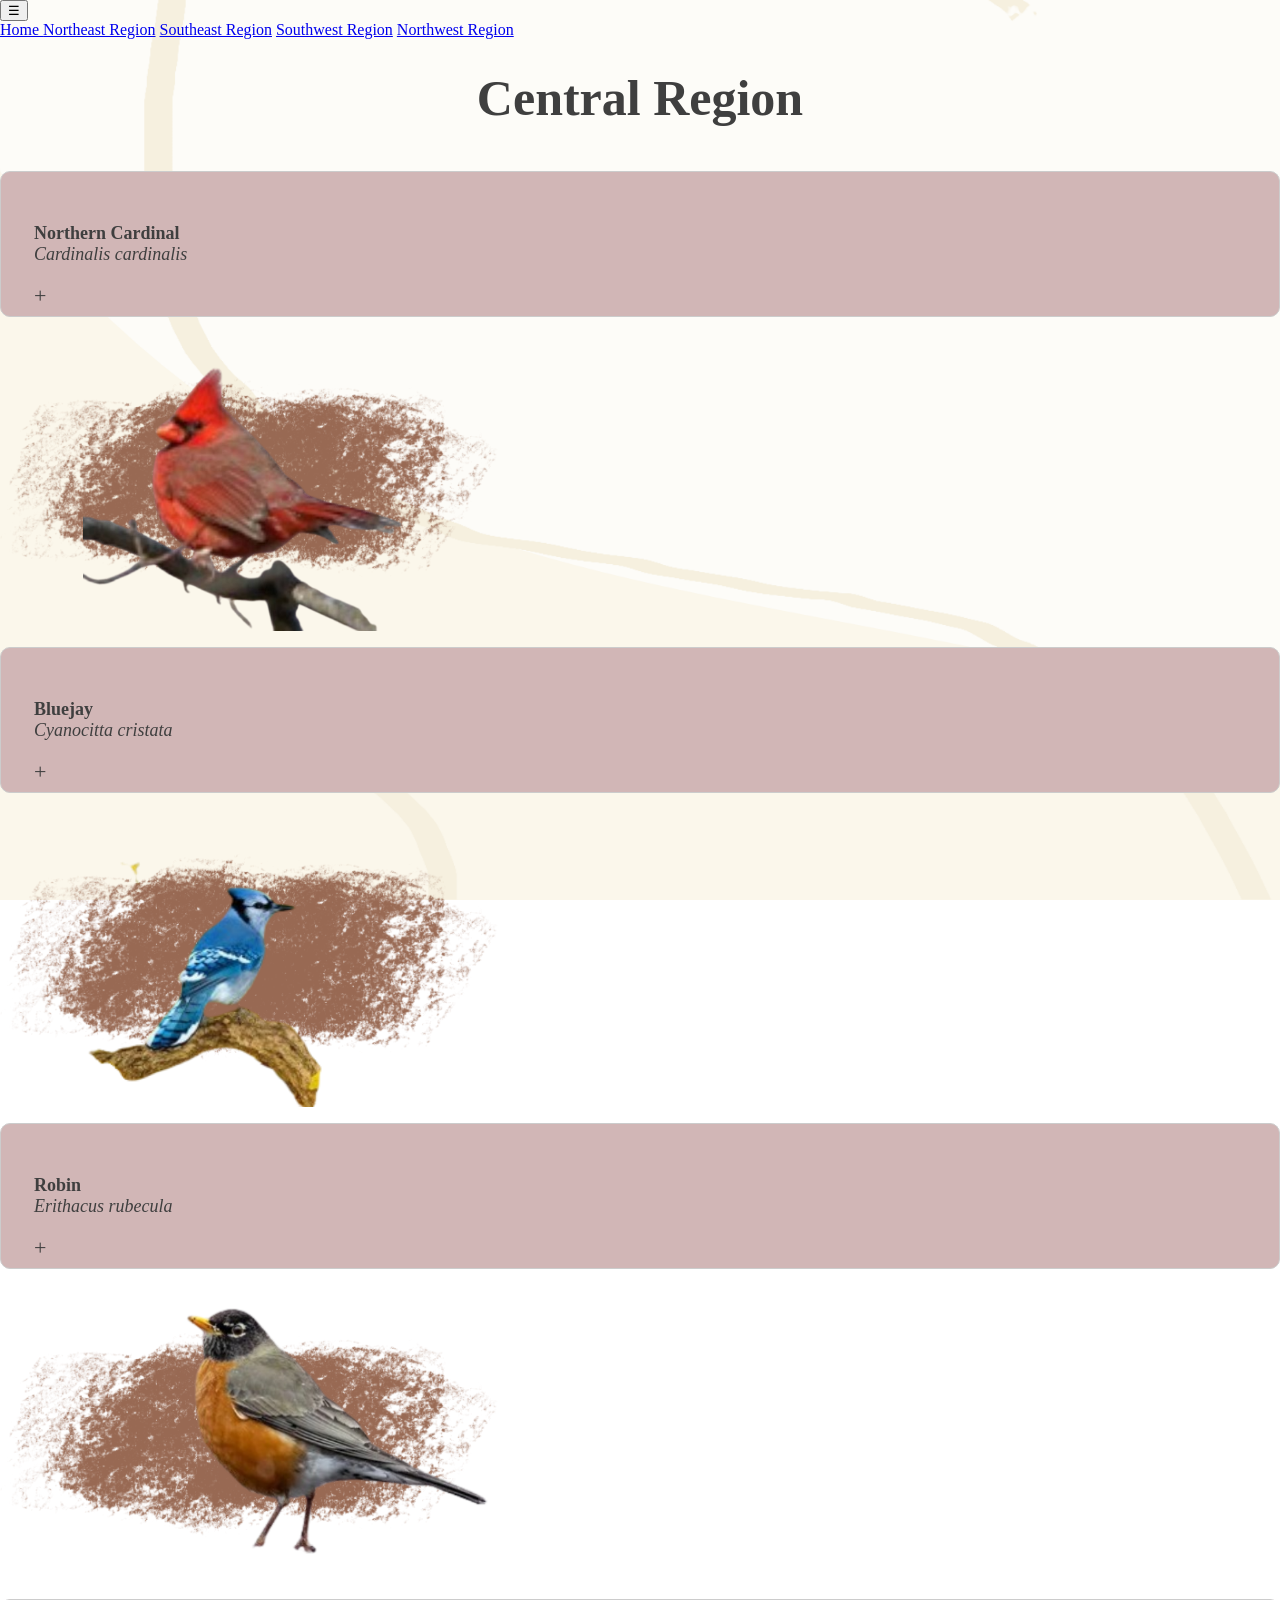
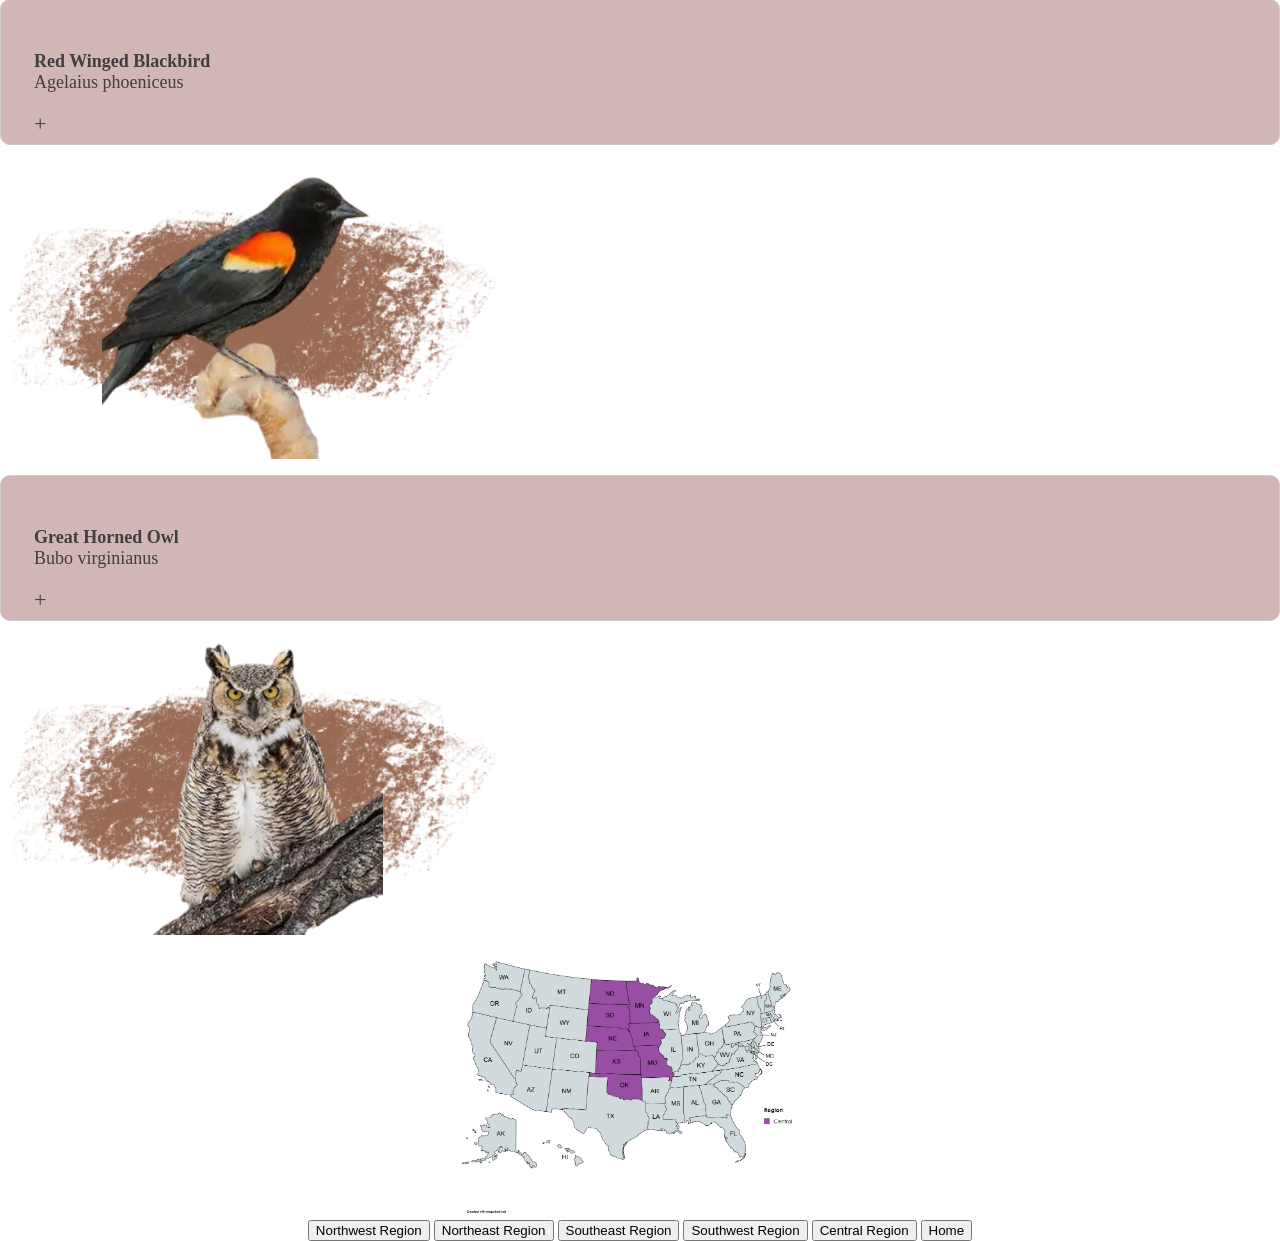
==== CentralRegion.html @ 5f88a69f "Remove inline menu styles from CentralRegion.html Removed inline styles for the menu from CentralReg" ====
<!DOCTYPE html> 

<html lang="en">

<head> 
    <meta charset="UTF-8">
    <title> Central Region </title>
    <link href="style.css" rel="stylesheet">
   <link rel="icon" type="image/png" href="images/birdicon.png">
</head>
<body> 

    <!-- attempting to make a navgation meny dropdown-->
    <button class="hamburger" onclick="toggleMenu()">&#9776;</button>
    <div class="menu" id="ham_menu">
        <a href="index.html"> Home </a>
        <a href="NortheastRegion.html">Northeast Region</a>
        <a href="SoutheastRegion.html">Southeast Region</a>
        <a href="SouthwestRegion.html">Southwest Region</a>
        <a href="NorthwestRegion.html">Northwest Region</a>
        </div>

<script>
    function toggleMenu(){
        const menu = document.getElementById("ham_menu");
        if(menu.style.display === "block") {
            menu.style.display = "none";
        }
        else{    
            menu.style.display = "block";
        }
    }

</script>

<body> 
  
    <h1> Central Region </h1>
    <!-- this is a filler image for the correct map for each region--> 
<!-- <img src="southeast_america_image.png" 
alt="Southeast America" 
class ="regionsmap"> -->


    <!-- bird card area, where each individual bird info section goes --> 
         <!-- Bird 1 --> 
<div class = "bird-card-V2">
    <details>
    <summary class = "bird-name-V2"> 
        <p> <b>Northern Cardinal </b> <br><i>Cardinalis cardinalis</i></p></summary>
        <ul> 
            <li>Located mostly Kansas, Nebraska, Miss  ouri, Minnesota, in Iowa, North Dakota and South Dakota </li>
             <li>Males can be identified by their entirely red body, a crest on the top of their head and long tail feathers.
                 Females can be identified by their warm toned brown feathers with red streaks on their wings and tail
                 feathers  </li>
              <li>Diet: Primarily granivorous, eating seeds, grains, wild fruits, and berries, especially favoring sunflower
                  seeds at backyard feeders. They also eat insects, which are critical for feeding their growing 
                  nestlings. </li>
        </ul>
            <audio controls>
            <source src="soundbites/XC468176 - Northern Cardinal - Cardinalis cardinalis.mp3" type="audio/wav">
        </audio>
        </details>
    </div>
<div class = "paint-splatter">
  <!-- adds bird image--> 
    <img src="images/cardinal.png"
     class ="bird-img"
      alt="cardinal">
</div>  
</div>    

 
         <!-- Bird 2 --> 
<div class = "bird-card-V2">
    <details>
    <summary class = "bird-name-V2"> 
        <p> <b> Bluejay </b> <br> <i>Cyanocitta cristata</i></p></summary>
        <audio controls>
            <source src="soundbites/XC1012557 - Blue Jay - Cyanocitta cristata.wav" type="audio/wav">
        </audio>
        <ul>
            <li>Located in: Blue jays live across eastern and central North America, ranging from southern Canada down to 
                Florida and northeastern Texas, primarily east of the Rocky Mountains </li>
            <li>Bluejays are identifiable by their pointed head crests and striking sky blue colorations. They also have 
                dark stripes on their wings and tail feathers as well as a white face and belly</li>
            <li>Diet: In the warmer months, roughly two-thirds of their diet consists of insects, including caterpillars, 
                beetles, ants, and wasps. In fall and winter, they shift toward seeds, nuts, and acorns, frequently visiting 
                backyard bird feeders for sunflower seeds, peanuts, and suet.</li>
        </ul>
    </details>
    </div>

<div class = "paint-splatter">
  <!-- adds bird image--> 
    <img src="images/bluejay.png"
     class ="bird-img"
      alt="image of blue jay">
</div>  
</div>    


 
         <!-- Bird 3 --> 
<div class = "bird-card-V2">
    <details>
    <summary class = "bird-name-V2"> 
        <p><b>Robin</b> <br><i>Erithacus rubecula</i></p></summary>
<ul>
<li> Located in: Spans across North America, from Alaska and Canada down to Mexico.</li>
<li>American robins have dark gray/black head with a bright yellow bill and white partial eye-rings as well as an
    orange/red belly. The rest of their bodies are grey. Females are typically duller. </li>
<li>Diet: Forages on the ground for earthworms, caterpillars, and grasshoppers, mostly in the morning but can also eat
    seeds and plant matter </li>
</ul>
        <audio controls>
            <source src="soundbites/XC1185928 - American Robin - Turdus migratorius propinquus.mp3" type="audio/wav">
        </audio>
    </details>
    </div>

<div class = "paint-splatter">
  <!-- adds bird image--> 
    <img src="images/robin.png"
     class ="bird-img"
      alt="image of robin">
</div>  
</div>   


         <!-- Bird 4--> 
<div class = "bird-card-V2">
    <details>
    <summary class = "bird-name-V2"> 
        <p> <b> Red Winged Blackbird </b> <br> Agelaius phoeniceus </p></summary>
<ul> 
    <li>Located in: Found across most of North America, stretching from Alaska and Canada down to Costa Rica </li>
    <li>Male red winged blackbirds have glossy jet-black feathers with striking red-and-yellow shoulder patches called 
        epaulets that they flash during territorial displays. While females are dull, streaky brown and buff plumage with
        a pale eyebrow, making them look somewhat like large sparrows so they stay hidden while nesting. </li>
    <li> Diet: About three-fourths of their annual diet consists of seeds and waste grain such as weed seeds, corn,
        wheat, while the rest includes insects like beetles, caterpillars, grasshoppers, and snails, especially during
        the summer</li>
</ul>
         <audio controls>
            <source src="soundbites/XC1148215 - Red-winged Blackbird - Agelaius phoeniceus.mp3" type="audio/wav">
        </audio>
        </details>
    </div>
<div class = "paint-splatter">
  <!-- adds bird image--> 
    <img src="images/red winged blackbird.png"
     class ="bird-img"
      alt=" image of red-winged blackbird">
</div>  
</div>  



         <!-- Bird 5--> 
<div class = "bird-card-V2">
    <details>
    <summary class = "bird-name-V2"> 
        <p> <b> Great Horned Owl </b> <br> Bubo virginianus </p></summary>
<ul> 
 <li> Located in: Found across North America, Central America, and South America, stretching from the Arctic down to Tierra 
     del Fuego. </li>
 <li> Features prominent feather tufts on its head resembling horns or ears, large yellow eyes, a white throat patch, 
     and mottled grayish-brown or reddish-brown barred plumage</li>
  <li> Diet: A generalist predator, feeding primarily on mammals and birds such as rabbits, hares, mice, and voles, 
      but they are also one of the few regular predators of skunks. They consume smaller prey whole and regurgitate 
      indigestible bone and fur pellets. </li>
</ul>
        <audio controls>
            <source src="soundbites/XC1048828 - Great Horned Owl - Bubo virginianus.mp3" type="audio/wav">
        </audio>
        </details>
    </div>
<div class = "paint-splatter">
  <!-- adds bird image--> 
    <img src="images/great horned owl.png"
     class ="bird-img"
      alt="image of great horned owl">

    </div>
</div>
  
<div style = "text-align: center;">
        <img src="images/MAP-CENTRAL_Region.png" alt="Central America" width="400" >
    </div>

<div align="center">
  <a href="NorthwestRegion.html"><button>Northwest Region</button></a>
  <a href="NortheastRegion.html"><button>Northeast Region</button></a>
  <a href="SoutheastRegion.html"><button>Southeast Region</button></a>
  <a href="SouthwestRegion.html"><button>Southwest Region</button></a>
  <a href="CentralRegion.html"><button>Central Region</button></a>
  <a href="index.html"><button>Home</button></a>
</div>   




</body> 
    
</html>
---- style.css ----
body {

        /* Hamburger navigation */
.hamburger-menu {
    position: relative;
    display: inline-block;
    margin: 15px;
    z-index: 1000;
}

.menu-toggle {
    width: 50px;
    height: 45px;
    padding: 9px;
    display: flex;
    flex-direction: column;
    justify-content: space-around;
    cursor: pointer;
    background-color: #333;
    border: none;
    border-radius: 5px;
}

.menu-toggle span {
    display: block;
    width: 100%;
    height: 4px;
    background-color: white;
    border-radius: 2px;
}

.menu-dropdown {
    position: absolute;
    top: 50px;
    left: 0;
    min-width: 190px;
    background-color: #333;
    border-radius: 5px;
    box-shadow: 0 4px 8px rgba(0, 0, 0, 0.3);
    overflow: hidden;
}

.menu-dropdown[hidden] {
    display: none;
}

.menu-dropdown a {
    display: block;
    padding: 12px 16px;
    color: white;
    text-decoration: none;
    font-family: Arial, sans-serif;
    font-size: 16px;
}

.menu-dropdown a:hover,
.menu-dropdown a:focus {
    background-color: #555;
}

/* overall style and background img */
margin: 0; 
min-height: 100vh; 
background-image: url("backgroundregions.png");
background-repeat: no-repeat; 
background-size: cover; 
background-position: center; 
background-attachment: fixed; 

font-family: "Bauhaus 93"; 
color:  #3f3f3f;

}

/* header styles */
h1 {

        padding: 10px; 
        text-align: center;
        font-size: 50px;
        margin-top: 20px;

}

.regionsmap {

position: absolute; 
top: 200px; 
left: 20px; 
width: 400px; 
height: auto; 

}
  
  /* bird pic and info grouped */
.bird-card { 

        display: flex; 
        justify-content: flex-end;
        align-items: center; 
        gap: 25px; 
        margin: 70px 60px 220px;
        margin-bottom: 150px;

}

/* bird name */
.bird-name {

        text-align: right; 
        font-size: 22px; 
        line-height: 1.5; 

}

.bird-img {

width: auto; 
height: 300px; 
object-fit: contain; 


}


.paint-splatter {
background-image: url("images/paintsplatter.png");
background-size: contain;
background-position: center;
background-repeat: no-repeat;
width: 500px;
display: flex;
justify-content: center;
align-items: center;
}

.bird-card-V2 {
    background-color: rgb(209, 182, 182);
    border : 1px solid #ccc;
    border-radius: 10px;
    padding: 15px;
    margin: 15px 0;

}

.bird-name-V2 {
    cursor: pointer;
    font-size: 18px;
    padding: 18px;
    list-style: none;
}

.bird-name-V2::-webkit-details-marker{
    display: none;
}

.bird-name-V2::after {
    content: "+";
    float: left;
    font-size: 22px;
}

details[open] .bird-name-V2::after {
    content: "-";
}

.bird-card-V2 ul {
    line-height: 1.6;
}
.bird-card-V2 audio {
    width: 100%;
    margin-top: 10px;
}

.interactivemap {

display: flex; 
justify-content: center;
margin: 15px auto 40px; 


}
.interactivemap img {
  display: block;
}
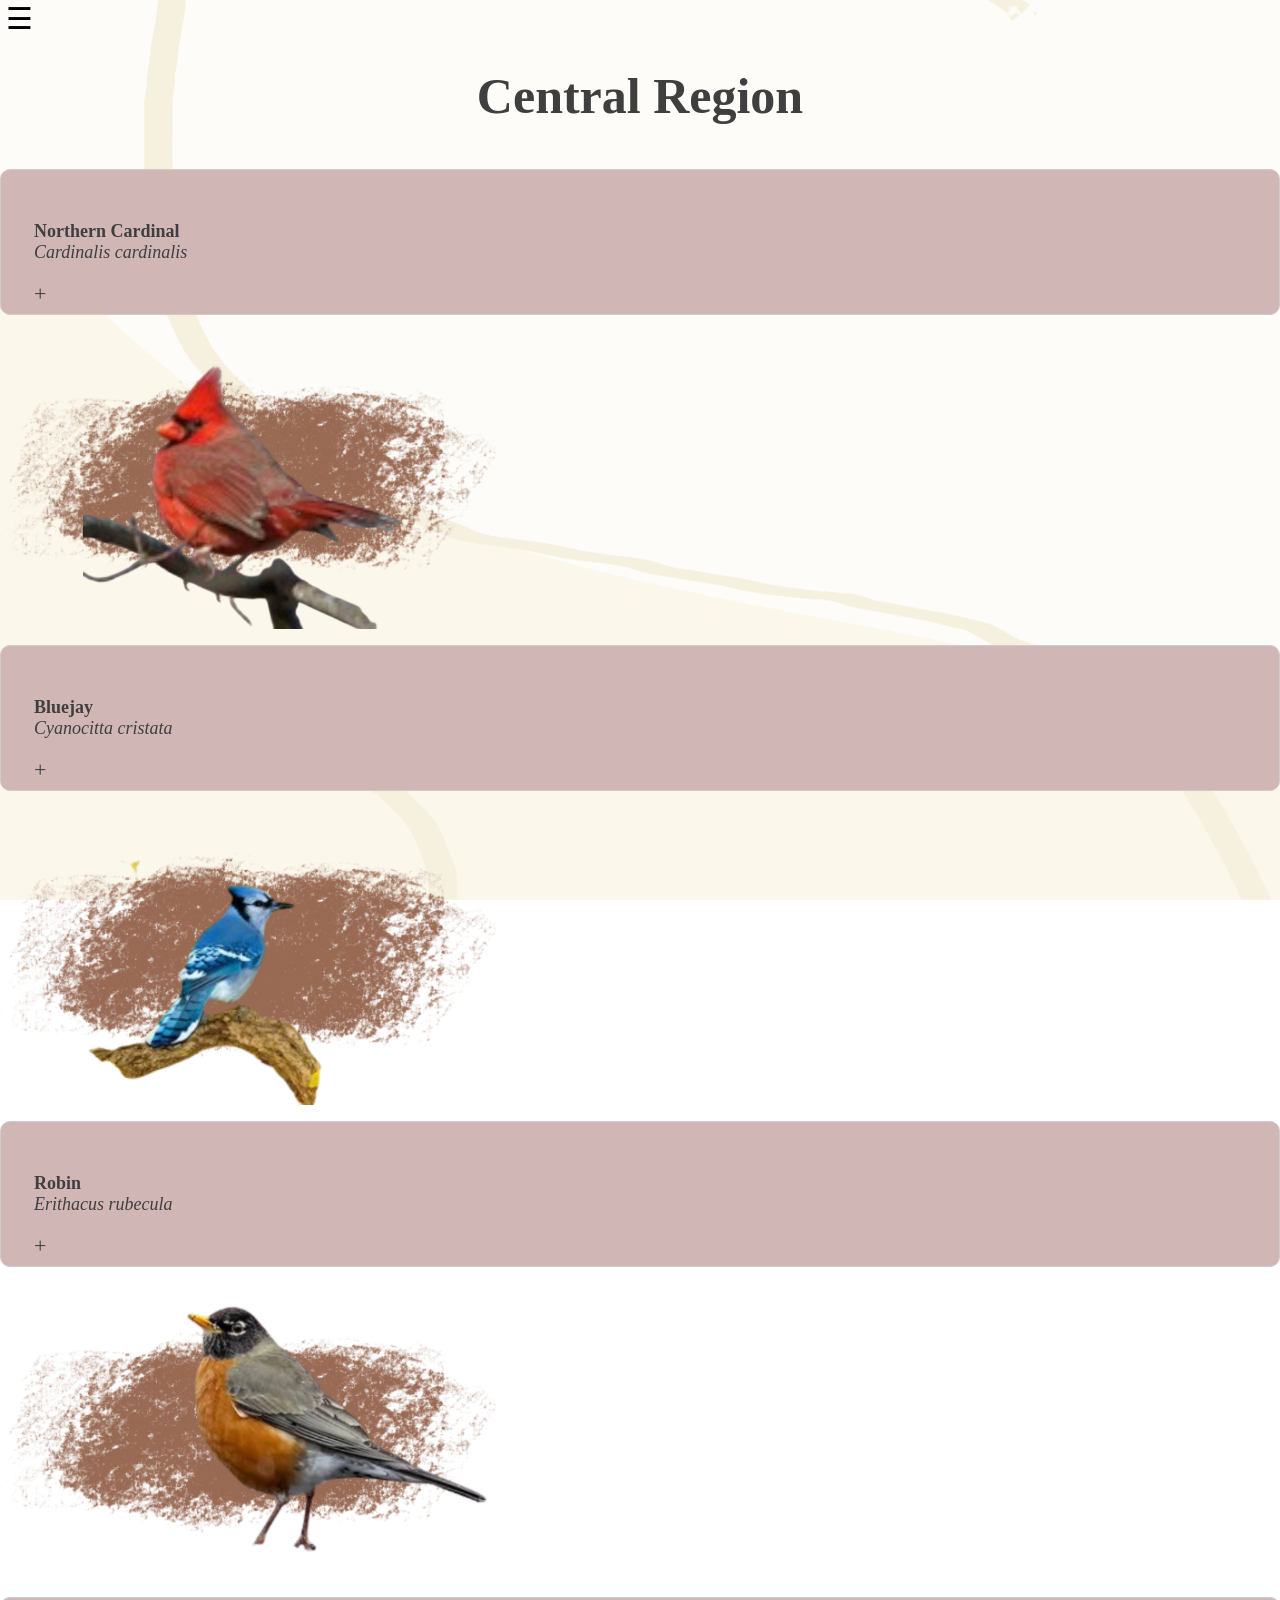
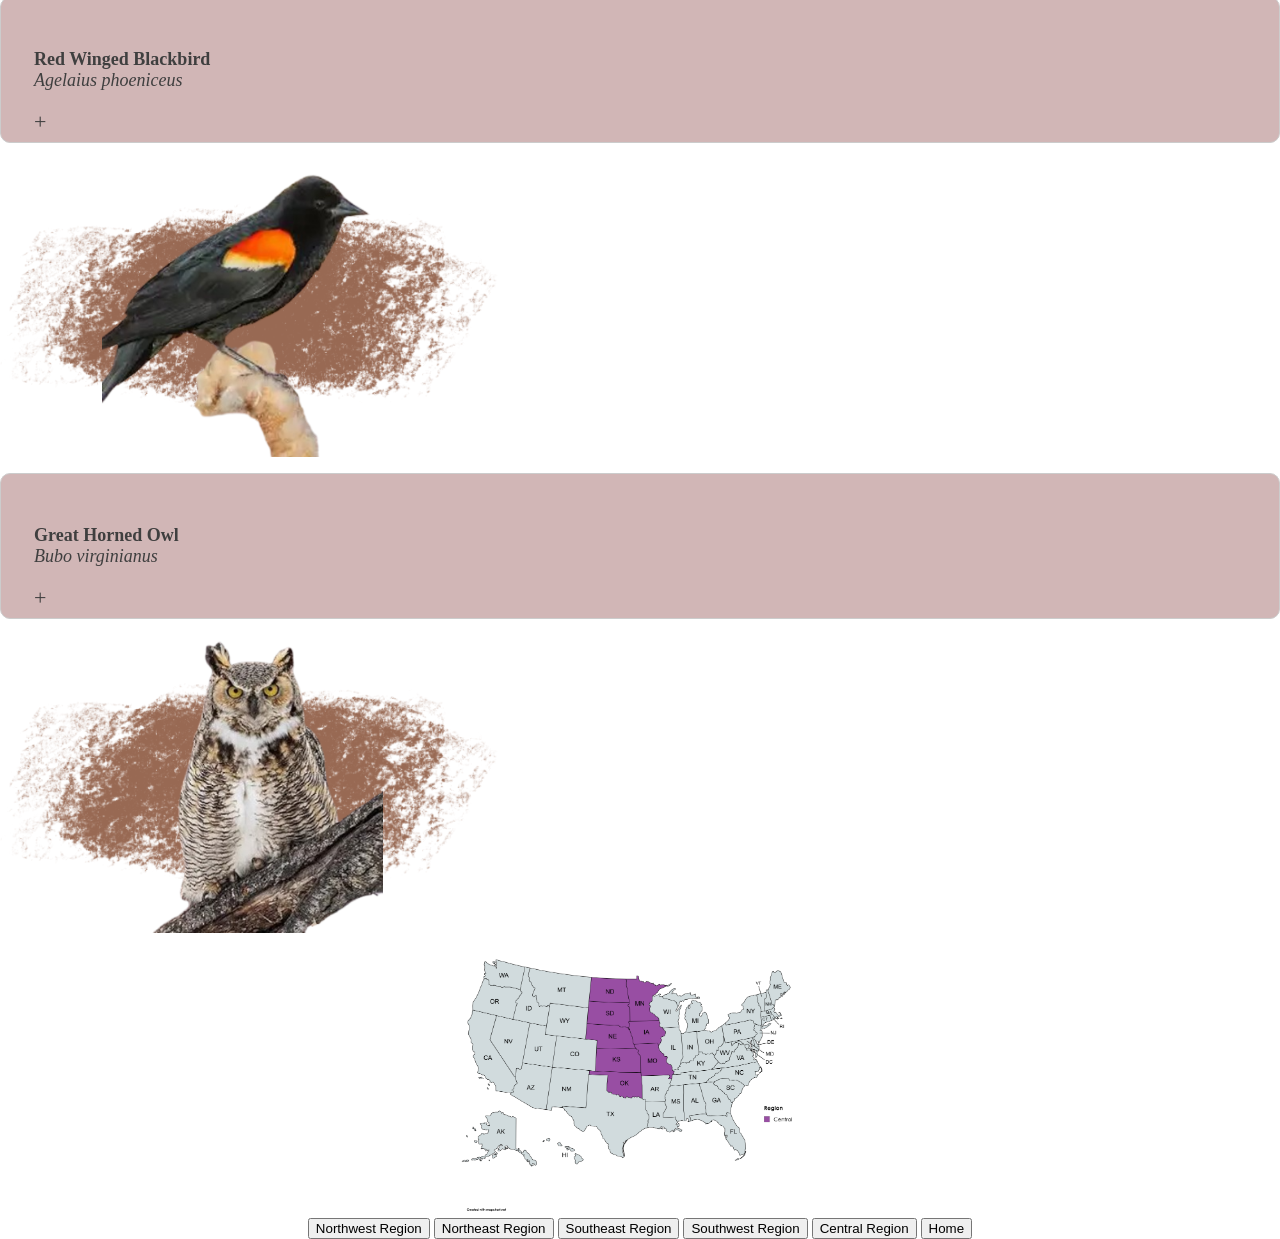
==== commit 9b13219d: "make names italic" ====
--- a/CentralRegion.html
+++ b/CentralRegion.html
@@ -132,7 +132,7 @@
 <div class = "bird-card-V2">
     <details>
     <summary class = "bird-name-V2"> 
-        <p> <b> Red Winged Blackbird </b> <br> Agelaius phoeniceus </p></summary>
+        <p> <b> Red Winged Blackbird </b> <br> <i>Agelaius phoeniceus</i> </p></summary>
 <ul> 
     <li>Located in: Found across most of North America, stretching from Alaska and Canada down to Costa Rica </li>
     <li>Male red winged blackbirds have glossy jet-black feathers with striking red-and-yellow shoulder patches called 
@@ -161,7 +161,7 @@
 <div class = "bird-card-V2">
     <details>
     <summary class = "bird-name-V2"> 
-        <p> <b> Great Horned Owl </b> <br> Bubo virginianus </p></summary>
+        <p> <b> Great Horned Owl </b> <br> <i>Bubo virginianus</i> </p></summary>
 <ul> 
  <li> Located in: Found across North America, Central America, and South America, stretching from the Arctic down to Tierra 
      del Fuego. </li>
--- a/style.css
+++ b/style.css
@@ -6,6 +6,28 @@
     display: inline-block;
     margin: 15px;
     z-index: 1000;
+}
+.menu {
+    display: none;
+    background: #555454;
+    padding: 10px;
+}
+.menu a {
+    display: block;
+    color: white;
+    padding: 12px;
+    text-decoration: none;
+}
+
+.menu a:hover {
+    background: #DE91ED;
+}
+
+.hamburger {
+    font-size: 30px;
+    cursor: pointer;
+    border: none;
+    background: none;
 }
 
 .menu-toggle {
@@ -67,6 +89,7 @@
 background-position: center; 
 background-attachment: fixed; 
 
+        <!---Anton-->
 font-family: "Bauhaus 93"; 
 color:  #3f3f3f;
 
@@ -182,4 +205,4 @@
 }
 .interactivemap img {
   display: block;
-}+}
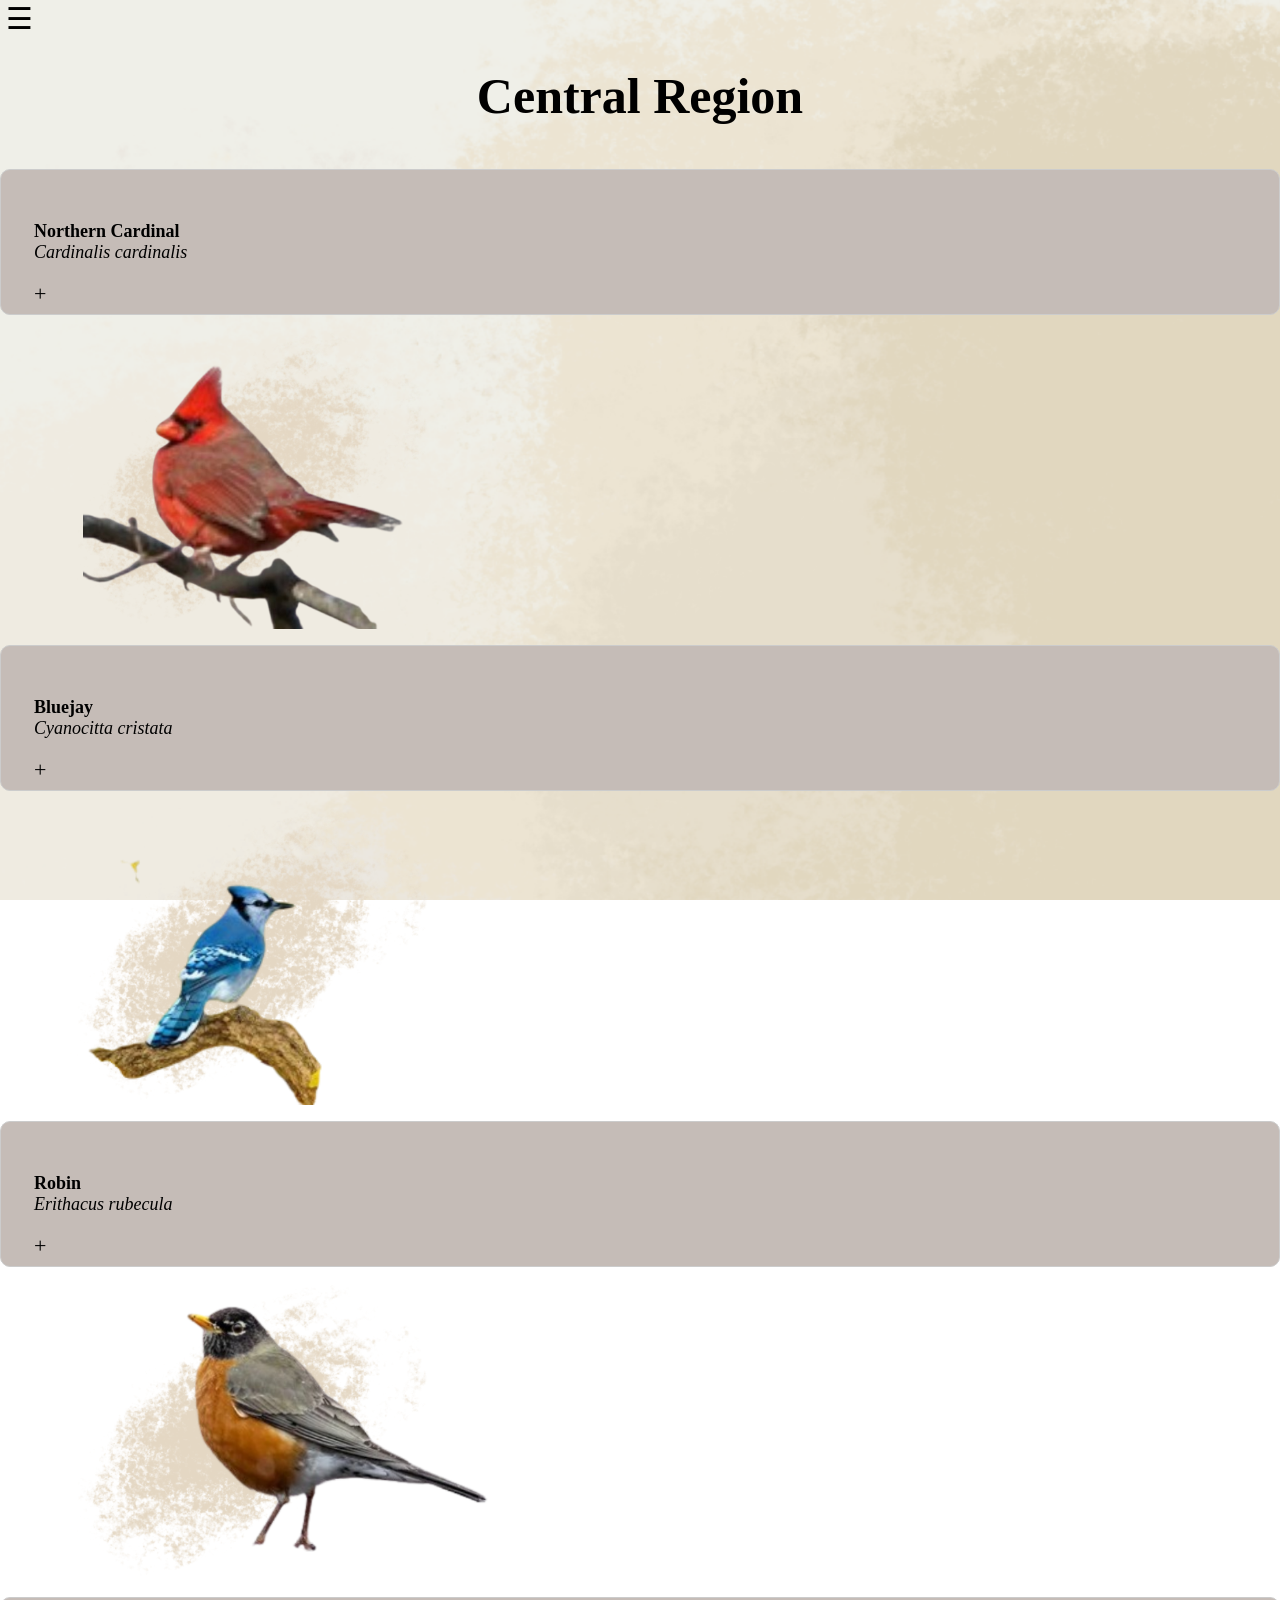
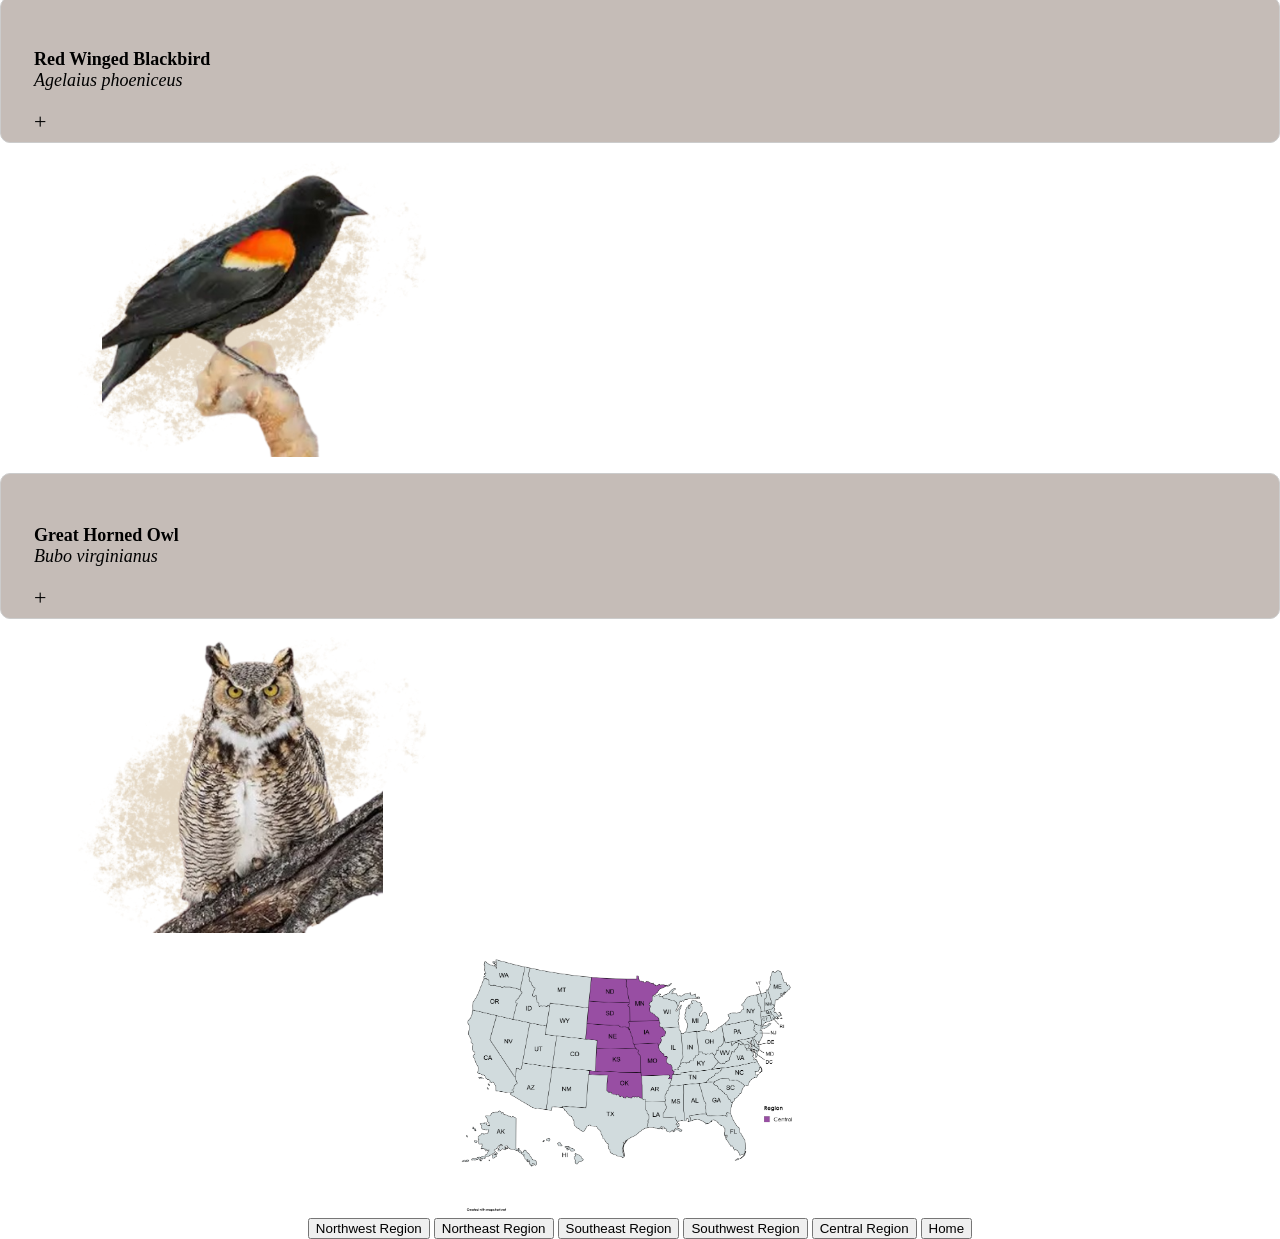
==== commit 3f1c8535: "made headers bold" ====
--- a/CentralRegion.html
+++ b/CentralRegion.html
@@ -4,7 +4,7 @@
 
 <head> 
     <meta charset="UTF-8">
-    <title> Central Region </title>
+    <title> <b> Central Region </b> </title>
     <link href="style.css" rel="stylesheet">
    <link rel="icon" type="image/png" href="images/birdicon.png">
 </head>
@@ -49,16 +49,16 @@
     <summary class = "bird-name-V2"> 
         <p> <b>Northern Cardinal </b> <br><i>Cardinalis cardinalis</i></p></summary>
         <ul> 
-            <li>Located mostly Kansas, Nebraska, Miss  ouri, Minnesota, in Iowa, North Dakota and South Dakota </li>
+            <li>Located mostly Kansas, Nebraska, Missouri, Minnesota, in Iowa, North Dakota and South Dakota </li>
              <li>Males can be identified by their entirely red body, a crest on the top of their head and long tail feathers.
                  Females can be identified by their warm toned brown feathers with red streaks on their wings and tail
-                 feathers  </li>
+                 feathers.  </li>
               <li>Diet: Primarily granivorous, eating seeds, grains, wild fruits, and berries, especially favoring sunflower
                   seeds at backyard feeders. They also eat insects, which are critical for feeding their growing 
                   nestlings. </li>
         </ul>
             <audio controls>
-            <source src="soundbites/XC468176 - Northern Cardinal - Cardinalis cardinalis.mp3" type="audio/wav">
+            <source src="soundbites/XC468176 - Northern Cardinal - Cardinalis cardinalis.mp3" type="audio/mpeg">
         </audio>
         </details>
     </div>
@@ -114,7 +114,7 @@
     seeds and plant matter </li>
 </ul>
         <audio controls>
-            <source src="soundbites/XC1185928 - American Robin - Turdus migratorius propinquus.mp3" type="audio/wav">
+            <source src="soundbites/XC1185928 - American Robin - Turdus migratorius propinquus.mp3" type="audio/mpeg">
         </audio>
     </details>
     </div>
@@ -143,7 +143,7 @@
         the summer</li>
 </ul>
          <audio controls>
-            <source src="soundbites/XC1148215 - Red-winged Blackbird - Agelaius phoeniceus.mp3" type="audio/wav">
+            <source src="soundbites/XC1148215 - Red-winged Blackbird - Agelaius phoeniceus.mp3" type="audio/mpeg">
         </audio>
         </details>
     </div>
@@ -172,7 +172,7 @@
       indigestible bone and fur pellets. </li>
 </ul>
         <audio controls>
-            <source src="soundbites/XC1048828 - Great Horned Owl - Bubo virginianus.mp3" type="audio/wav">
+            <source src="soundbites/XC1048828 - Great Horned Owl - Bubo virginianus.mp3" type="audio/mpeg">
         </audio>
         </details>
     </div>
--- a/style.css
+++ b/style.css
@@ -83,17 +83,14 @@
 /* overall style and background img */
 margin: 0; 
 min-height: 100vh; 
-background-image: url("backgroundregions.png");
+background-image: url("images/backgroundd.png");
 background-repeat: no-repeat; 
 background-size: cover; 
 background-position: center; 
 background-attachment: fixed; 
 
-        <!---Anton-->
-font-family: "Bauhaus 93"; 
-color:  #3f3f3f;
-
-}
+}
+
 
 /* header styles */
 h1 {
@@ -158,7 +155,7 @@
 }
 
 .bird-card-V2 {
-    background-color: rgb(209, 182, 182);
+    background-color: rgb(197, 188, 183);
     border : 1px solid #ccc;
     border-radius: 10px;
     padding: 15px;
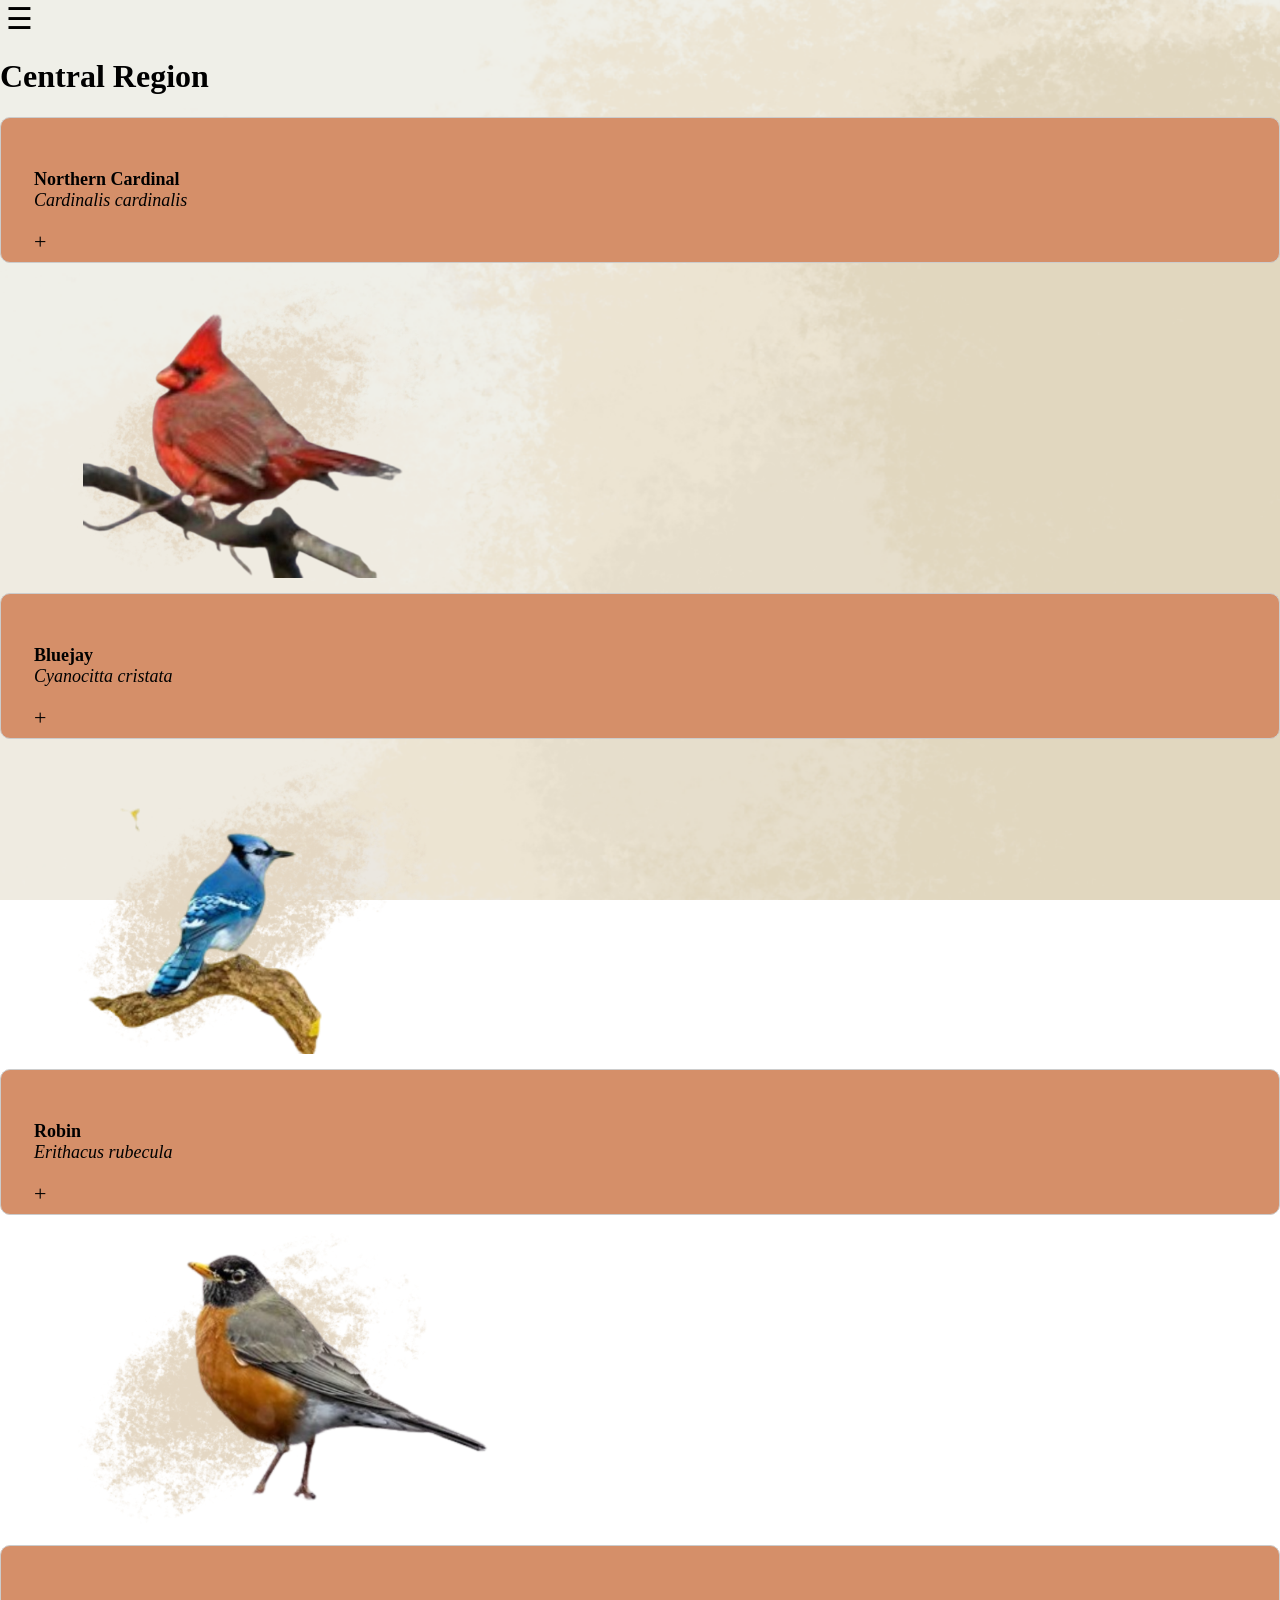
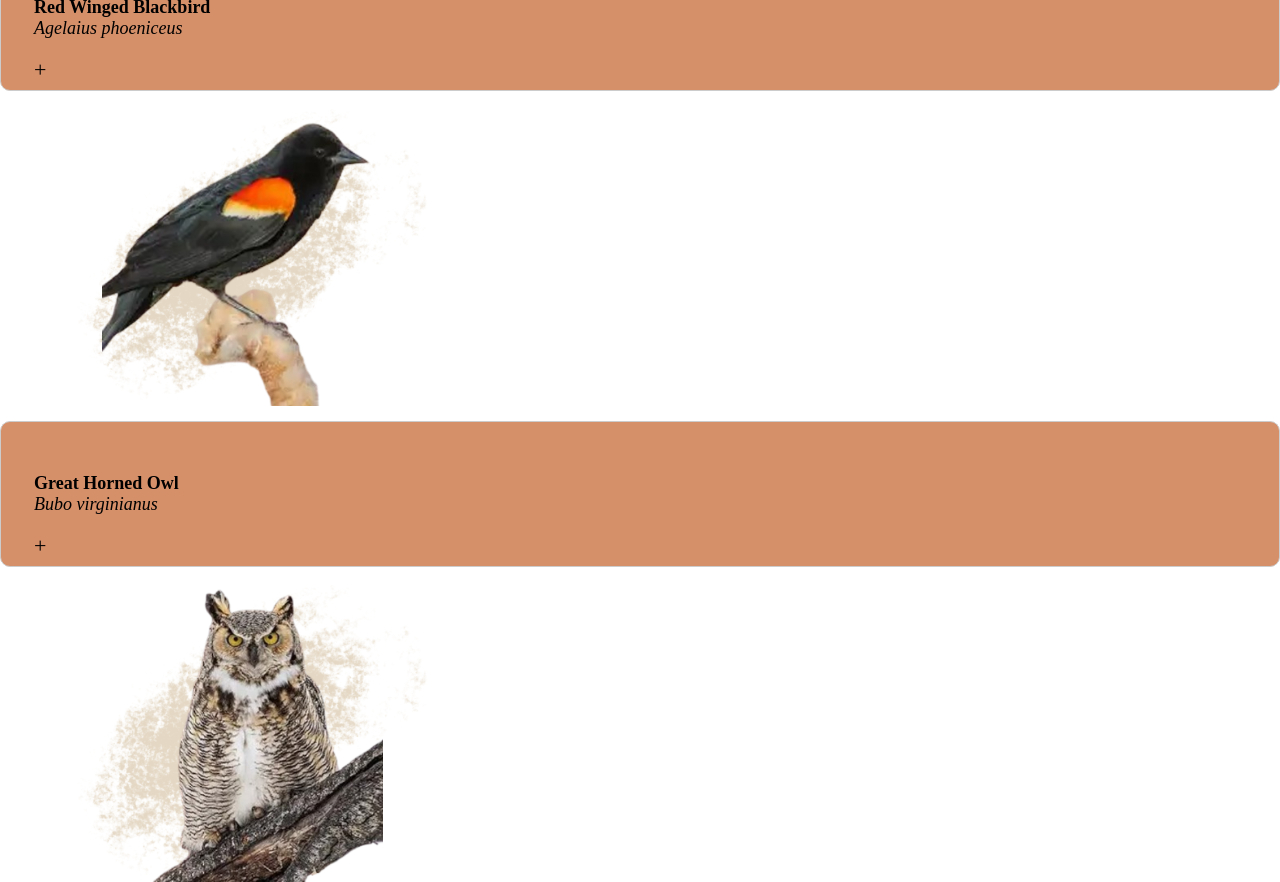
==== commit aa0bb964: "commit" ====
--- a/CentralRegion.html
+++ b/CentralRegion.html
@@ -185,21 +185,6 @@
     </div>
 </div>
   
-<div style = "text-align: center;">
-        <img src="images/MAP-CENTRAL_Region.png" alt="Central America" width="400" >
-    </div>
-
-<div align="center">
-  <a href="NorthwestRegion.html"><button>Northwest Region</button></a>
-  <a href="NortheastRegion.html"><button>Northeast Region</button></a>
-  <a href="SoutheastRegion.html"><button>Southeast Region</button></a>
-  <a href="SouthwestRegion.html"><button>Southwest Region</button></a>
-  <a href="CentralRegion.html"><button>Central Region</button></a>
-  <a href="index.html"><button>Home</button></a>
-</div>   
-
-
-
 
 </body> 
     
--- a/style.css
+++ b/style.css
@@ -90,7 +90,7 @@
 background-attachment: fixed; 
 
 }
-
+}
 
 /* header styles */
 h1 {
@@ -155,7 +155,7 @@
 }
 
 .bird-card-V2 {
-    background-color: rgb(197, 188, 183);
+    background-color: rgb(213, 143, 105);
     border : 1px solid #ccc;
     border-radius: 10px;
     padding: 15px;
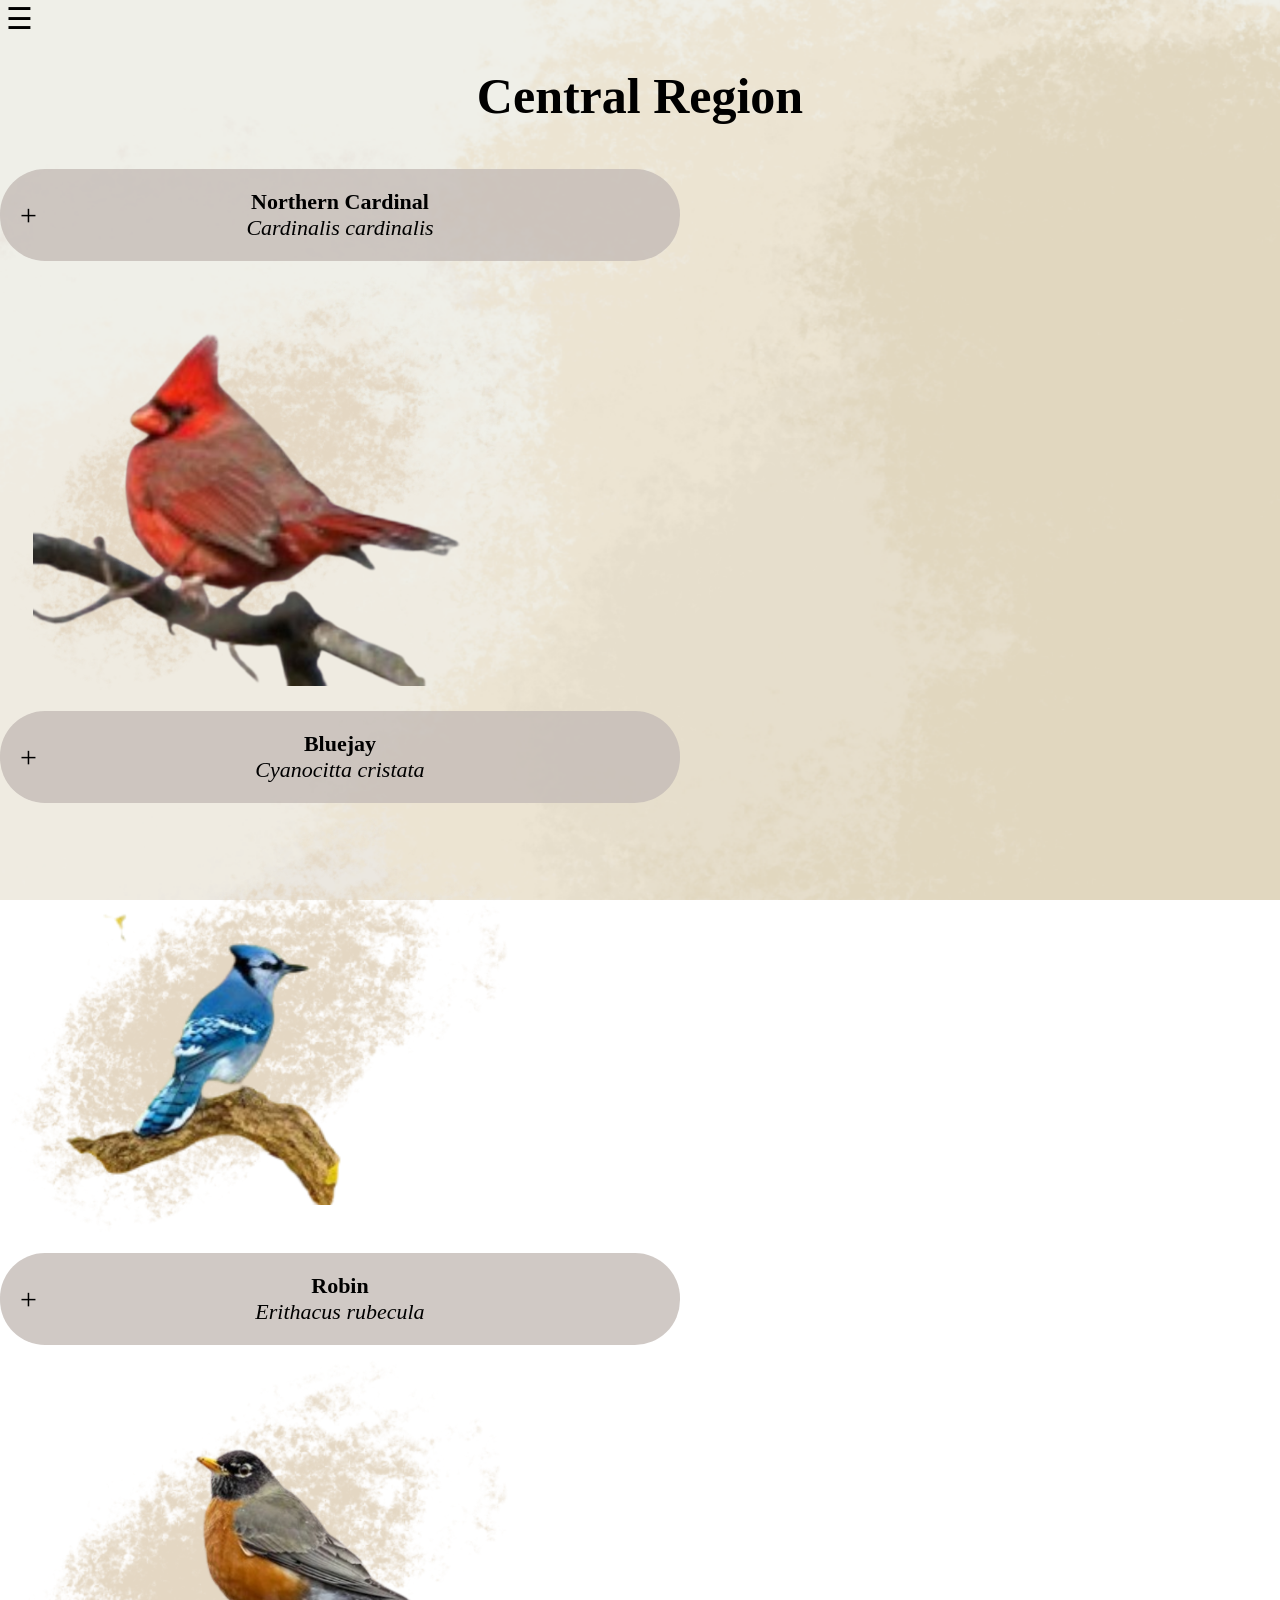
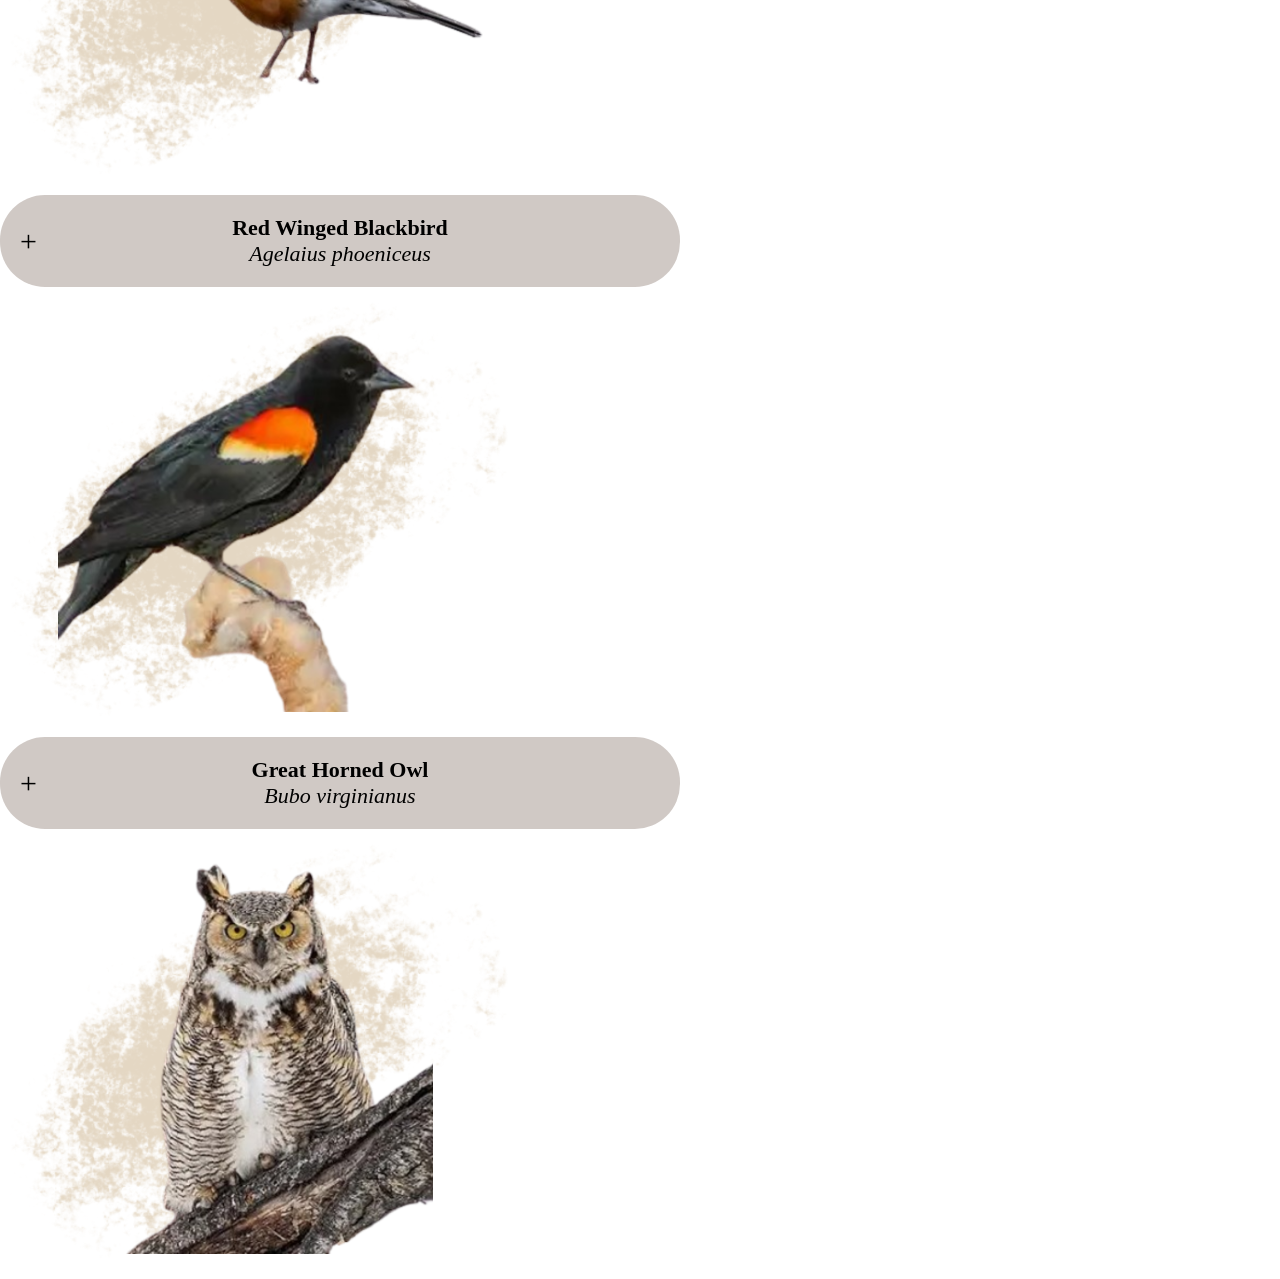
==== commit 50af27b4: "redid some UI stuff" ====
--- a/CentralRegion.html
+++ b/CentralRegion.html
@@ -4,7 +4,7 @@
 
 <head> 
     <meta charset="UTF-8">
-    <title> <b> Central Region </b> </title>
+    <title> Central Region </title>
     <link href="style.css" rel="stylesheet">
    <link rel="icon" type="image/png" href="images/birdicon.png">
 </head>
@@ -35,11 +35,7 @@
 
 <body> 
   
-    <h1> Central Region </h1>
-    <!-- this is a filler image for the correct map for each region--> 
-<!-- <img src="southeast_america_image.png" 
-alt="Southeast America" 
-class ="regionsmap"> -->
+    <h1> <b> Central Region</b> </h1>
 
 
     <!-- bird card area, where each individual bird info section goes --> 
--- a/style.css
+++ b/style.css
@@ -89,7 +89,7 @@
 background-position: center; 
 background-attachment: fixed; 
 
-}
+
 }
 
 /* header styles */
@@ -135,9 +135,9 @@
 
 .bird-img {
 
-width: auto; 
-height: 300px; 
-object-fit: contain; 
+    width: 100%;
+    height: 400px;
+    object-fit: contain;
 
 
 }
@@ -148,36 +148,48 @@
 background-size: contain;
 background-position: center;
 background-repeat: no-repeat;
-width: 500px;
-display: flex;
-justify-content: center;
-align-items: center;
+
+    width: 40%;
+    height: 450px;
+
+    display: flex;
+    justify-content: center;
+    align-items: center;
 }
 
 .bird-card-V2 {
-    background-color: rgb(213, 143, 105);
-    border : 1px solid #ccc;
-    border-radius: 10px;
-    padding: 15px;
-    margin: 15px 0;
+    background-color: rgba(197, 188, 183, 0.8);
+    border-radius: 45px;
+    padding: 20px;
+    width: 50%;
 
 }
 
 .bird-name-V2 {
     cursor: pointer;
-    font-size: 18px;
-    padding: 18px;
+    font-size: 22px;
+    padding: 0 15px;
+    text-align: center;
     list-style: none;
-}
-
-.bird-name-V2::-webkit-details-marker{
+    position: relative;
+}
+
+.bird-name-V2 p {
+    margin: 0;
+    padding: 0;
+}
+
+.bird-name-V2::-webkit-details-marker {
     display: none;
 }
 
 .bird-name-V2::after {
     content: "+";
-    float: left;
-    font-size: 22px;
+    position: absolute;
+    left: 0;
+    top: 50%;
+    transform: translateY(-50%);
+    font-size: 30px;
 }
 
 details[open] .bird-name-V2::after {
@@ -203,3 +215,14 @@
 .interactivemap img {
   display: block;
 }
+
+.bird-row {
+    display: flex;
+    align-items: center;
+    justify-content: space-between;
+    gap: 50px;
+
+    width: 90%;
+    max-width: 900px;
+    margin: 120px auto;
+}
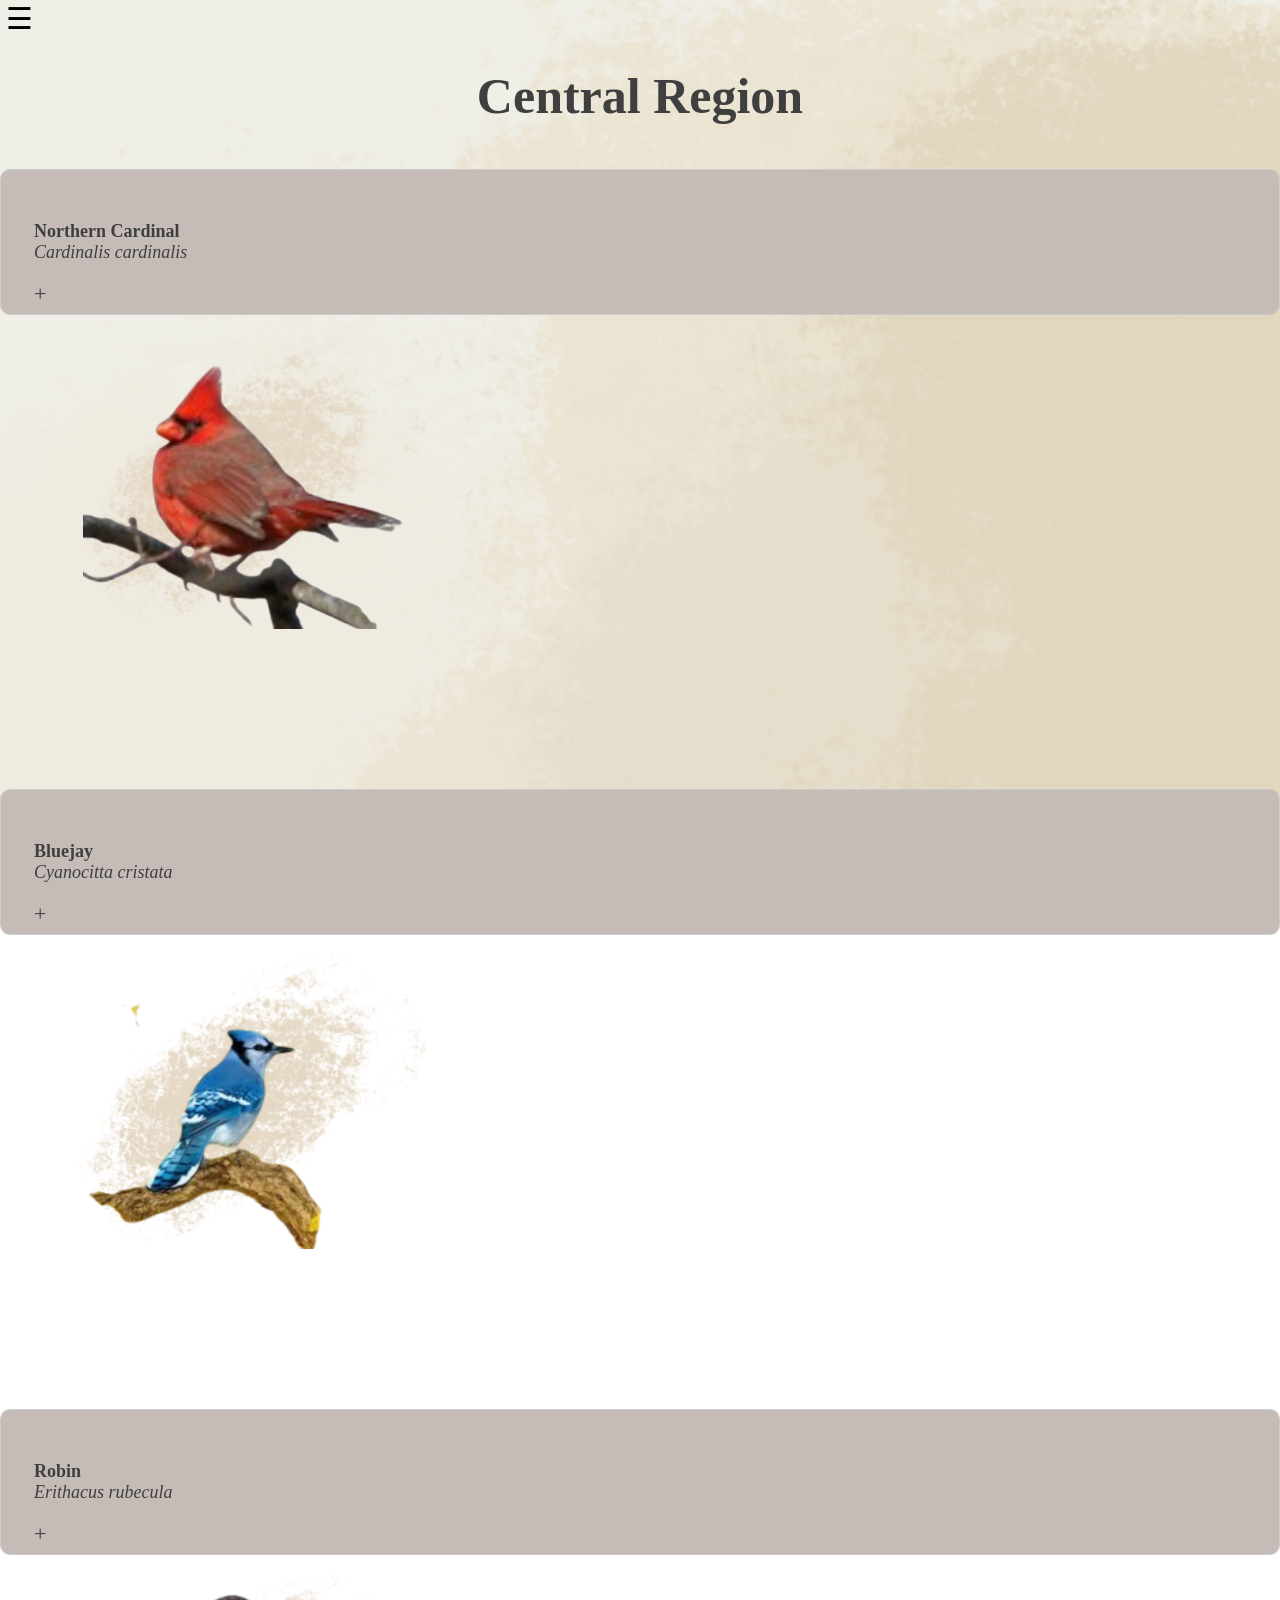
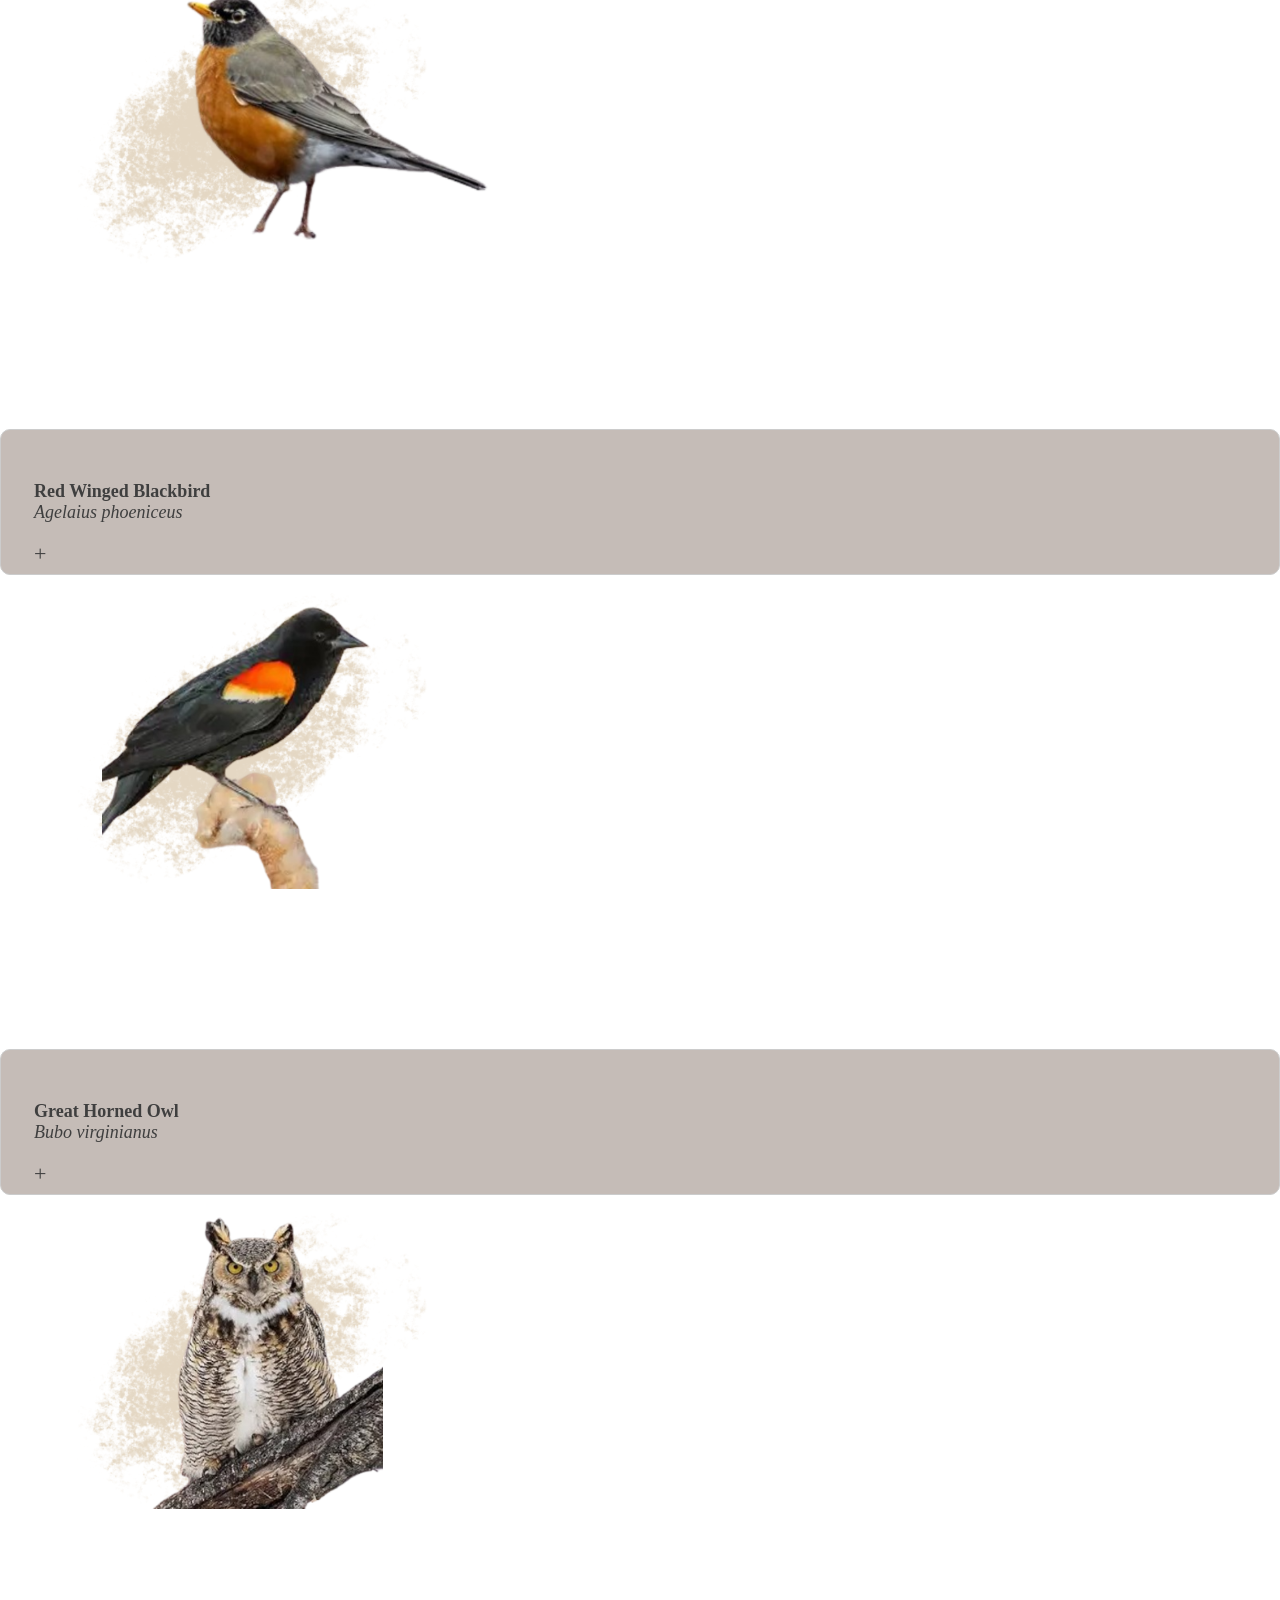
==== commit 38c61c07: "added breaks in between bird cards" ====
--- a/CentralRegion.html
+++ b/CentralRegion.html
@@ -35,7 +35,7 @@
 
 <body> 
   
-    <h1> <b> Central Region</b> </h1>
+    <h1> <b>Central Region</b> </h1>
 
 
     <!-- bird card area, where each individual bird info section goes --> 
@@ -63,13 +63,15 @@
     <img src="images/cardinal.png"
      class ="bird-img"
       alt="cardinal">
+    
 </div>  
 </div>    
-
+<br><br><br><br><br><br><br><br>
  
          <!-- Bird 2 --> 
 <div class = "bird-card-V2">
     <details>
+
     <summary class = "bird-name-V2"> 
         <p> <b> Bluejay </b> <br> <i>Cyanocitta cristata</i></p></summary>
         <audio controls>
@@ -94,12 +96,13 @@
       alt="image of blue jay">
 </div>  
 </div>    
-
+<br><br><br><br><br><br><br><br>
 
  
          <!-- Bird 3 --> 
 <div class = "bird-card-V2">
     <details>
+
     <summary class = "bird-name-V2"> 
         <p><b>Robin</b> <br><i>Erithacus rubecula</i></p></summary>
 <ul>
@@ -122,6 +125,7 @@
       alt="image of robin">
 </div>  
 </div>   
+<br><br><br><br><br><br><br><br>
 
 
          <!-- Bird 4--> 
@@ -150,7 +154,7 @@
       alt=" image of red-winged blackbird">
 </div>  
 </div>  
-
+<br><br><br><br><br><br><br><br>
 
 
          <!-- Bird 5--> 
@@ -180,7 +184,7 @@
 
     </div>
 </div>
-  
+  <br><br><br><br><br><br><br><br>
 
 </body> 
     
--- a/style.css
+++ b/style.css
@@ -89,6 +89,9 @@
 background-position: center; 
 background-attachment: fixed; 
 
+        <!---Anton-->
+font-family: "Bauhaus 93"; 
+color:  #3f3f3f;
 
 }
 
@@ -135,9 +138,9 @@
 
 .bird-img {
 
-    width: 100%;
-    height: 400px;
-    object-fit: contain;
+width: auto; 
+height: 300px; 
+object-fit: contain; 
 
 
 }
@@ -148,48 +151,36 @@
 background-size: contain;
 background-position: center;
 background-repeat: no-repeat;
-
-    width: 40%;
-    height: 450px;
-
-    display: flex;
-    justify-content: center;
-    align-items: center;
+width: 500px;
+display: flex;
+justify-content: center;
+align-items: center;
 }
 
 .bird-card-V2 {
-    background-color: rgba(197, 188, 183, 0.8);
-    border-radius: 45px;
-    padding: 20px;
-    width: 50%;
+    background-color: rgb(197, 188, 183);
+    border : 1px solid #ccc;
+    border-radius: 10px;
+    padding: 15px;
+    margin: 15px 0;
 
 }
 
 .bird-name-V2 {
     cursor: pointer;
-    font-size: 22px;
-    padding: 0 15px;
-    text-align: center;
+    font-size: 18px;
+    padding: 18px;
     list-style: none;
-    position: relative;
-}
-
-.bird-name-V2 p {
-    margin: 0;
-    padding: 0;
-}
-
-.bird-name-V2::-webkit-details-marker {
+}
+
+.bird-name-V2::-webkit-details-marker{
     display: none;
 }
 
 .bird-name-V2::after {
     content: "+";
-    position: absolute;
-    left: 0;
-    top: 50%;
-    transform: translateY(-50%);
-    font-size: 30px;
+    float: left;
+    font-size: 22px;
 }
 
 details[open] .bird-name-V2::after {
@@ -214,15 +205,4 @@
 }
 .interactivemap img {
   display: block;
-}
-
-.bird-row {
-    display: flex;
-    align-items: center;
-    justify-content: space-between;
-    gap: 50px;
-
-    width: 90%;
-    max-width: 900px;
-    margin: 120px auto;
 }
